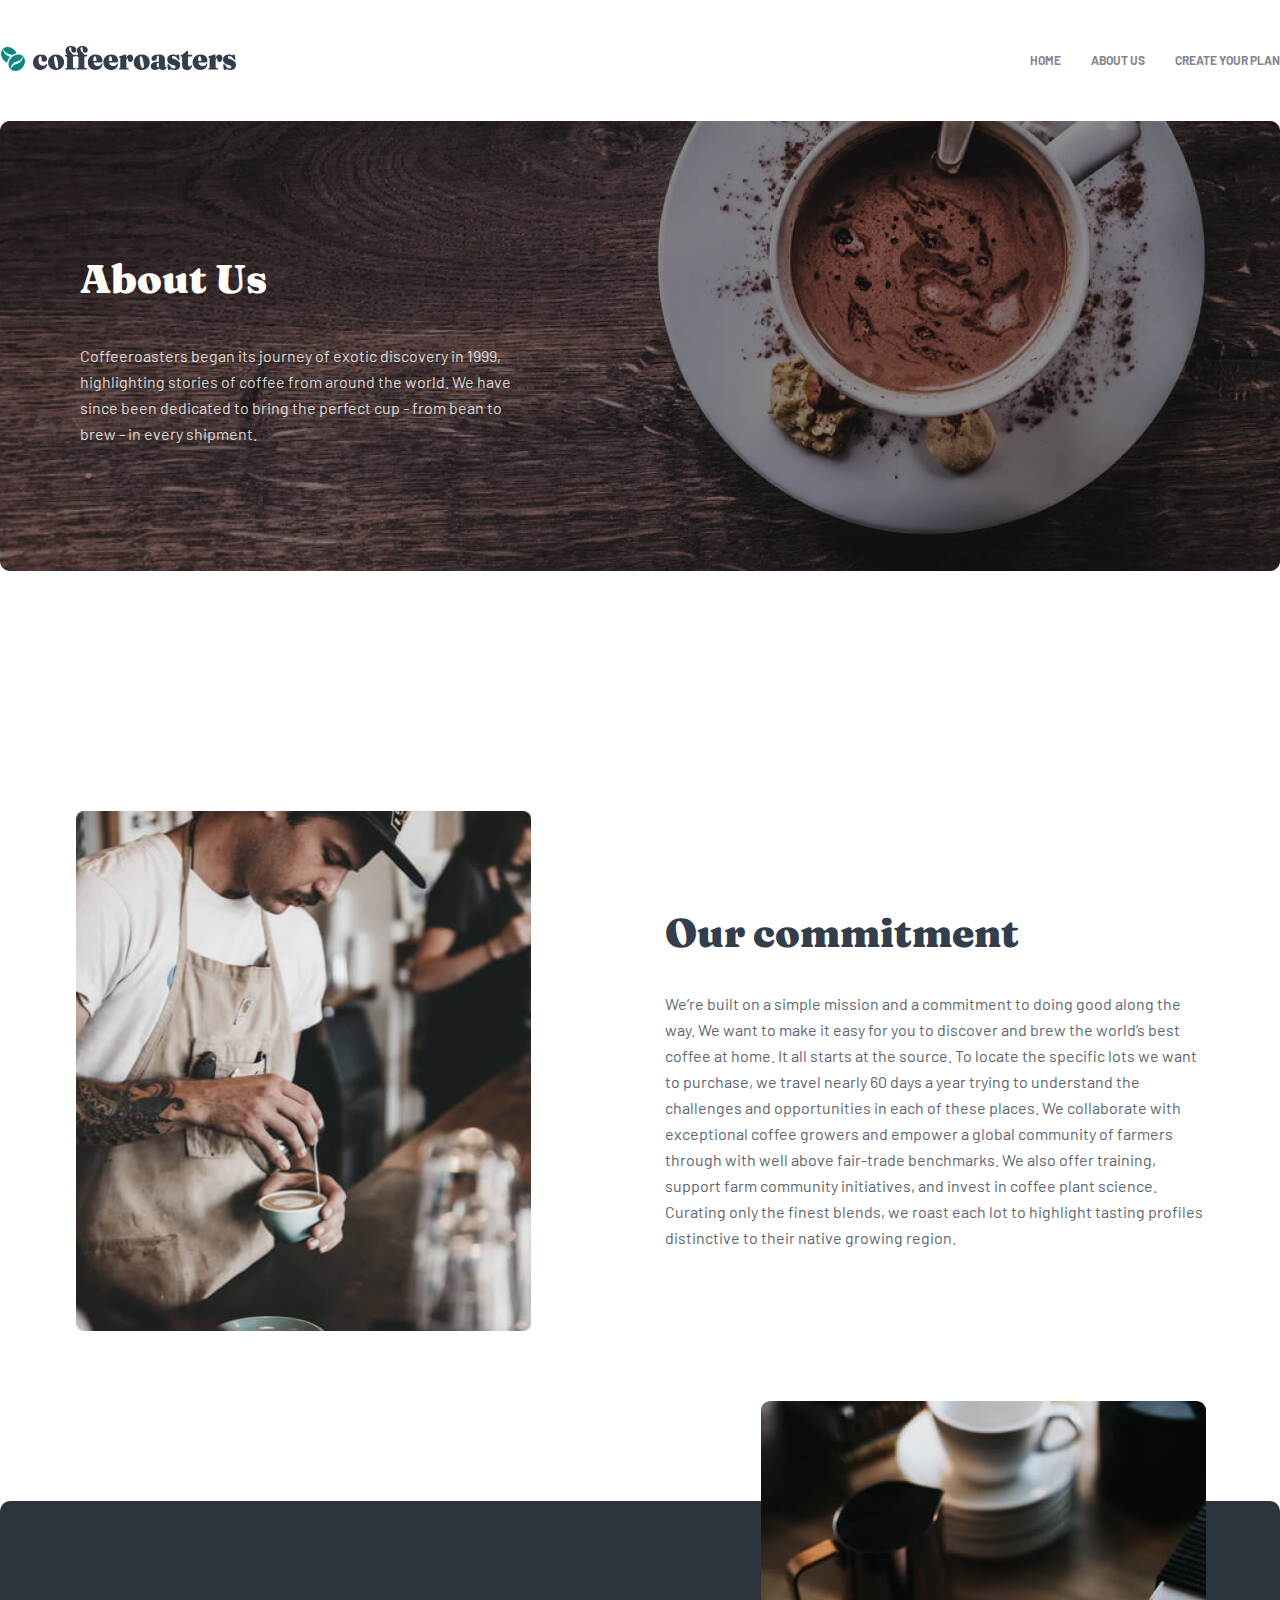
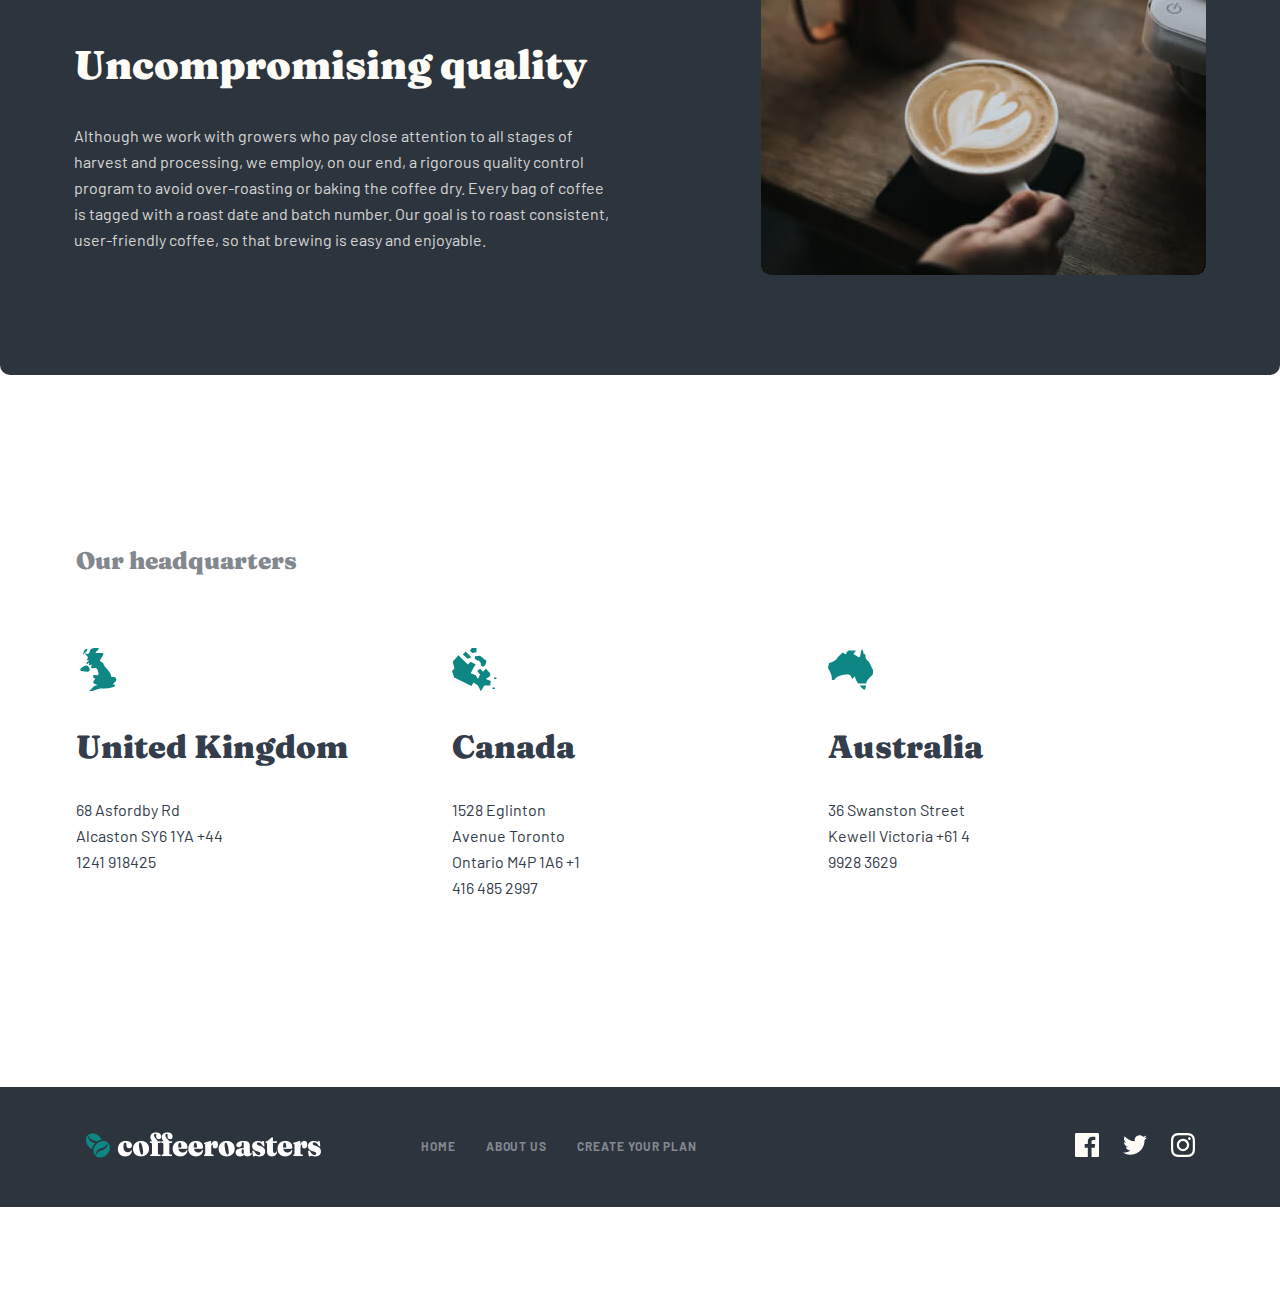
==== about.html @ b825e861 "cofferoasts-finished" ====
<!DOCTYPE html>
<html lang="en">

<head>
    <meta charset="UTF-8">
    <meta http-equiv="X-UA-Compatible" content="IE=edge">
    <meta name="viewport" content="width=device-width, initial-scale=1.0">
    <link rel="stylesheet" href="./min.css/main.css">
    <title>Cofferoasts</title>
</head>

<body>


    <header>

        <div class="site-header container">

            <a class="site_logo" href="#">
                <img src="./images/logo.svg" alt="sayt logotivi">
            </a>

            <a class="header__nav-link" href="index.html">HOME</a>
            <a class="header__nav-link" href="#">ABOUT US</a>
            <a class="header__nav-link" href="#">CREATE YOUR PLAN</a>


        </div>


    </header>

    <main>

        <section class="hero-section">

            <div class="hero-section-wrapper container">
                <h2 class="hero-section__heading">About Us</h2>
                <p class="hero-section__discription">
                    Coffeeroasters began its journey of exotic discovery in 1999, highlighting stories of coffee from
                    around the world. We have since been dedicated to bring the perfect cup - from bean to brew - in
                    every shipment.
                </p>


            </div>

        </section>

        <section class="our-commitment">

            <div class="our-commitment-wrapper container_small">

                <img class="our-commitment__image" src="./images/our-cmmitment.jpg" alt="cofe tayyorlayotgan odam rasmi"
                    width="455" height="520">

                <div class="our-commitment__info">
                    <h2>Our commitment</h2>

                    <p>We’re built on a simple mission and a commitment to doing good along the way. We want to make it
                        easy for you to discover and brew the world’s best coffee at home. It all starts at the source.
                        To locate the specific lots we want to purchase, we travel nearly 60 days a year trying to
                        understand the challenges and opportunities in each of these places. We collaborate with
                        exceptional coffee growers and empower a global community of farmers through with well above
                        fair-trade benchmarks. We also offer training, support farm community initiatives, and invest in
                        coffee plant science. Curating only the finest blends, we roast each lot to highlight tasting
                        profiles distinctive to their native growing region.
                    </p>

                </div>



            </div>

        </section>


        <section class="section-quality">

            <div class="section-quality__wrapper container">

                <div class="quality__info">

                    <h2 class="quality__heading">Uncompromising quality</h2>

                    <p class="quality__discription">
                        Although we work with growers who pay close attention to all stages of harvest and processing,
                        we employ, on our end, a rigorous quality control program to avoid over-roasting or baking the
                        coffee dry. Every bag of coffee is tagged with a roast date and batch number. Our goal is to
                        roast consistent, user-friendly coffee, so that brewing is easy and enjoyable.
                    </p>
                </div>

                <img class="quality__image" src="./images/quality.jpg" alt="bu yerda kofeni rasmi bor" width="445"
                    height="474">


            </div>


        </section>

        <section class="section-Our-headquarters">

            <div class="Our-headquarters-wrapper container_small">

                <h3 class="Our-headquarters_heading">Our headquarters</h3>
                <ul class="Our-headquarters__list">
                    <li class="Our-headquarters__list-item">
                        <img src="./images/united-kingdom.svg" alt="bu yerda kartani rasmi bor" width="45" height="45">
                        <h3>United Kingdom</h3>
                        <p>68 Asfordby Rd
                            Alcaston
                            SY6 1YA
                            +44 1241 918425</p>
                    </li>

                    <li class="Our-headquarters__list-item">
                        <img src="./images/canada.svg" alt="bu yerda kartani rasmi bor" width="45" height="45">

                        <h3>Canada</h3>
                        <p>1528 Eglinton Avenue
                            Toronto
                            Ontario M4P 1A6
                            +1 416 485 2997</p>

                    </li>

                    <li class="Our-headquarters__list-item">
                        <img src="./images/australia.svg" alt="bu yerda kartani rasmi bor" width="45" height="45">
                        <h3>Australia</h3>
                        <p>36 Swanston Street
                            Kewell
                            Victoria
                            +61 4 9928 3629</p>

                    </li>
                </ul>


            </div>



        </section>

        <footer>

            <div class="container">

                <div class="site-footer">

                    <a class="site-footer__logo" href="#"><img src="./images/footer-logo.png" alt="sayt logotivi"
                            width="236" height="26"></a>
                    <a class="site-footer__link" href="#">HOME</a>
                    <a class="site-footer__link" href="#">ABOUT US</a>
                    <a class="site-footer__link" href="#">CREATE YOUR PLAN</a>
                    <a class="site-footer__messenjer icon_facebook" href="#"><img src="./images/facebook.svg"
                            alt="facebook ikonkasi"></a>
                    <a class="site-footer__messenjer" href="#"><img src="./images/twitter.svg"
                            alt="twitter ikonkasi"></a>
                    <a class="site-footer__messenjer" href="#"><img src="./images/instagram.svg"
                            alt="instagram ikonkasi"></a>

                </div>

            </div>

        </footer>



    </main>


</body>

</html>
---- min.css/main.css ----
@font-face{font-family:'Fraunces';font-style:normal;font-weight:400;src:url("../fonts/fraunces-v10-latin-regular.woff2") format("woff2"),url("../fonts/fraunces-v10-latin-regular.woff") format("woff")}@font-face{font-family:'Fraunces';font-style:normal;font-weight:900;src:url("../fonts/fraunces-v10-latin-900.woff2") format("woff2"),url("../fonts/fraunces-v10-latin-900.woff") format("woff")}@font-face{font-family:'Barlow';font-style:normal;font-weight:400;src:url("../fonts/barlow-v5-latin-regular.woff2") format("woff2"),url("../fonts/barlow-v5-latin-regular.woff") format("woff")}@font-face{font-family:'Barlow';font-style:normal;font-weight:700;src:url("../fonts/barlow-v5-latin-700.woff2") format("woff2"),url("../fonts/barlow-v5-latin-700.woff") format("woff")}@font-face{font-family:'Barlow';font-style:normal;font-weight:800;src:url("../fonts/barlow-v5-latin-800.woff2") format("woff2"),url("../fonts/barlow-v5-latin-800.woff") format("woff")}*,*::after,*::before{-webkit-box-sizing:border-box;box-sizing:border-box}.visually-hidden{clip:rect(0 0 0 0);-webkit-clip-path:inset(50%);clip-path:inset(50%);height:1px;overflow:hidden;position:absolute;white-space:nowrap;width:1px}.body{margin:0px;padding:0px}/*! normalize.css v8.0.1 | MIT License | github.com/necolas/normalize.css */html{line-height:1.15;-webkit-text-size-adjust:100%}body{margin:0}main{display:block}h1{font-size:2em;margin:0.67em 0}hr{-webkit-box-sizing:content-box;box-sizing:content-box;height:0;overflow:visible}pre{font-family:monospace, monospace;font-size:1em}a{background-color:transparent}abbr[title]{border-bottom:none;text-decoration:underline;-webkit-text-decoration:underline dotted;text-decoration:underline dotted}b,strong{font-weight:bolder}code,kbd,samp{font-family:monospace, monospace;font-size:1em}small{font-size:80%}sub,sup{font-size:75%;line-height:0;position:relative;vertical-align:baseline}sub{bottom:-0.25em}sup{top:-0.5em}img{border-style:none}button,input,optgroup,select,textarea{font-family:inherit;font-size:100%;line-height:1.15;margin:0}button,input{overflow:visible}button,select{text-transform:none}button,[type="button"],[type="reset"],[type="submit"]{-webkit-appearance:button}button::-moz-focus-inner,[type="button"]::-moz-focus-inner,[type="reset"]::-moz-focus-inner,[type="submit"]::-moz-focus-inner{border-style:none;padding:0}button:-moz-focusring,[type="button"]:-moz-focusring,[type="reset"]:-moz-focusring,[type="submit"]:-moz-focusring{outline:1px dotted ButtonText}fieldset{padding:0.35em 0.75em 0.625em}legend{-webkit-box-sizing:border-box;box-sizing:border-box;color:inherit;display:table;max-width:100%;padding:0;white-space:normal}progress{vertical-align:baseline}textarea{overflow:auto}[type="checkbox"],[type="radio"]{-webkit-box-sizing:border-box;box-sizing:border-box;padding:0}[type="number"]::-webkit-inner-spin-button,[type="number"]::-webkit-outer-spin-button{height:auto}[type="search"]{-webkit-appearance:textfield;outline-offset:-2px}[type="search"]::-webkit-search-decoration{-webkit-appearance:none}::-webkit-file-upload-button{-webkit-appearance:button;font:inherit}details{display:block}summary{display:list-item}template{display:none}[hidden]{display:none}.container{width:1280px;margin:0 auto;padding:0%}.container_small{width:1129px;margin:0 auto;padding:0px}.site-header{display:-webkit-box;display:-ms-flexbox;display:flex;-webkit-box-align:center;-ms-flex-align:center;align-items:center;padding-top:45px;padding-bottom:45px}.site_logo{margin-right:auto;text-decoration:none}.header__nav-link{margin-left:30px;text-decoration:none;font-family:'Barlow';font-style:normal;font-weight:bold;font-size:12px;line-height:15px;color:#83888F}.header__nav-link:hover{color:#141414}.header__nav-link:active{color:#141414}.header__hero-section{margin-bottom:140px;padding-top:100px;padding-bottom:100px;background-image:url(../images/bacground-image-1.jpg);background-repeat:no-repeat;border-radius:10px}.hero-section__info{display:-webkit-box;display:-ms-flexbox;display:flex;-webkit-box-orient:vertical;-webkit-box-direction:normal;-ms-flex-direction:column;flex-direction:column;width:493px;margin-left:100px}.hero-section__heading{margin:0%;margin-bottom:40px;width:100%;font-family:'Fraunces 9pt';font-style:normal;font-weight:900;font-size:72px;line-height:72px;color:#FEFCF7}.hero-section__discription{margin:0%;margin-bottom:60px;width:400px;font-family:Barlow;font-style:normal;font-weight:normal;font-size:16px;line-height:26px;color:#FEFCF7;mix-blend-mode:normal;opacity:0.8}.hero-section__link{width:217px;background:#0E8784;border-radius:6px;padding:12px 23px;text-align:center;text-decoration:none;font-family:'Fraunces 9pt';font-style:normal;font-weight:900;font-size:18px;line-height:25px;color:#FEFCF7}.hero-section__link:hover{background:#66D2CF}.site-main{display:-webkit-box;display:-ms-flexbox;display:flex;-webkit-box-orient:vertical;-webkit-box-direction:normal;-ms-flex-direction:column;flex-direction:column;height:100%}.section-collection{margin-bottom:160px;padding-top:100px;width:1129px;background-image:url(../images/bacground-our-collection.png);background-repeat:no-repeat}.collection__list{display:-webkit-box;display:-ms-flexbox;display:flex;-ms-flex-pack:distribute;justify-content:space-around;padding-left:0}.collection__list-item{padding:0px 10px;width:255px;list-style:none}.list-item__image{margin-bottom:64px}.list-item__heading{margin-bottom:24px;font-family:'Fraunces 9pt';font-style:normal;font-weight:900;font-size:24px;line-height:32px;text-align:center;color:#333D4B}.list-item__discription{font-family:'Barlow';font-style:normal;font-weight:normal;font-size:16px;line-height:26px;text-align:center;color:#333D4B}.section-choice{margin-bottom:350px;width:1280px;height:577px;padding-top:100px;background-color:#2C343E;border-radius:10px}.section-choice__heading{font-family:'Fraunces 9pt';font-style:normal;font-weight:900;font-size:40px;line-height:48px;text-align:center;color:#FEFCF7}.section-choice__discription{width:540px;margin:0px auto;margin-bottom:40px;font-family:'Barlow';font-style:normal;font-weight:normal;font-size:16px;line-height:26px;text-align:center;color:#FEFCF7;mix-blend-mode:normal;opacity:0.8}.section-choice__list{display:-webkit-box;display:-ms-flexbox;display:flex;-webkit-box-pack:center;-ms-flex-pack:center;justify-content:center;padding:0px;list-style:none}.section-choice__list-item{margin:15px;padding:48px;width:350px;height:382px;background:#0E8784;border-radius:8px}.section-choice__image{margin-bottom:55px;margin-left:92px;margin-right:92px}.section-choice__link{text-decoration:none}.section-choice__list-item__heading{font-family:'Fraunces 9pt';font-style:normal;font-weight:900;font-size:24px;line-height:32px;text-align:center;color:#FEFCF7}.section-choice__list-item__discription{font-family:'Barlow';font-style:normal;font-weight:normal;font-size:16px;line-height:26px;text-align:center;color:#FEFCF7}.section__How-it-works__heading{margin-bottom:80px;font-family:'Fraunces 9pt';font-style:normal;font-weight:900;font-size:24px;line-height:32px;color:#83888F}.section-How-it-works__line-wrapper{display:-webkit-box;display:-ms-flexbox;display:flex;margin-bottom:65px;-webkit-box-align:center;-ms-flex-align:center;align-items:center}.section-How-it-works__line{display:inline-block;width:349px;height:1px;border:2px solid #FDD6BA}.section-How-it-works__line-oval{display:inline-block;width:31px;height:31px;background:#FEFCF7;border:2px solid #0E8784;-webkit-box-sizing:border-box;box-sizing:border-box;border-radius:50%}.how-it-works__list{padding:0px;display:-webkit-box;display:-ms-flexbox;display:flex;list-style:none}.how-it-works__list-item{margin-right:95px;width:285px;height:335px}.how-it-works__number{margin:0;margin-bottom:38px;font-family:'Fraunces 9pt';font-style:normal;font-weight:900;font-size:72px;line-height:72px;color:#FDD6BA}.how-it-works__heading{margin:0;margin-bottom:42px;width:200px;font-family:'Fraunces 9pt';font-style:normal;font-weight:900;font-size:32px;line-height:36px;color:#333D4B}.hov-it-works__discription{margin:0;font-family:'Barlow';font-style:normal;font-weight:normal;font-size:16px;line-height:26px;color:#333D4B}.hov-it-works__link{display:inline-block;margin-left:20px;margin-top:120px;margin-bottom:80px;padding:12px 23px;text-decoration:none;font-family:Fraunces 9pt;font-style:normal;font-weight:900;font-size:18px;line-height:25px;text-align:center;color:#FEFCF7;background:#0E8784;border-radius:6px}.hov-it-works__link:hover{background:#66D2CF}.site-footer{display:-webkit-box;display:-ms-flexbox;display:flex;-webkit-box-align:center;-ms-flex-align:center;align-items:center;margin-bottom:100px;padding:0px 85px;width:1280px;height:120px;background:#2C343E}.site-footer__logo{text-decoration:none;margin-right:100px}.site-footer__link{margin-right:30px;text-decoration:none;font-family:'Barlow';font-style:normal;font-weight:bold;font-size:12px;line-height:15px;letter-spacing:0.923077px;text-transform:uppercase;color:#83888F}.site-footer__link:hover{color:#f3f3fc}.site-footer__messenjer{margin-left:24px;text-decoration:none}.icon_facebook{margin-left:auto}.hero-section-wrapper{margin-bottom:170px;padding:134px 80px;background-image:url(../images/Bitmap.jpg);background-repeat:no-repeat;background-size:1280px}.hero-section__heading{font-family:'Fraunces';font-style:normal;font-weight:900;font-size:40px;line-height:48px;color:#FEFCF7}.hero-section__discription{width:450px;font-family:'Barlow';font-style:normal;font-weight:normal;font-size:16px;line-height:26px;color:#FEFCF7}.our-commitment-wrapper{display:-webkit-box;display:-ms-flexbox;display:flex;-webkit-box-align:center;-ms-flex-align:center;align-items:center;-webkit-box-pack:justify;-ms-flex-pack:justify;justify-content:space-between;margin-bottom:170px}.our-commitment__info{width:540px}.our-commitment__info h2{font-family:'Fraunces';font-style:normal;font-weight:900;font-size:40px;line-height:48px;color:#333D4B}.our-commitment__info p{font-family:'Barlow';font-style:normal;font-weight:normal;font-size:16px;line-height:26px;color:#333D4B;mix-blend-mode:normal;opacity:0.8}.section-quality__wrapper{position:static;display:-webkit-box;display:-ms-flexbox;display:flex;-webkit-box-align:center;-ms-flex-align:center;align-items:center;-ms-flex-pack:distribute;justify-content:space-around;background-color:#2C343E;border-radius:10px;margin-bottom:170px}.quality__info{width:540px}.quality__heading{font-family:'Fraunces';font-style:normal;font-weight:900;font-size:40px;line-height:48px;color:#FEFCF7}.quality__discription{font-family:'Barlow';font-style:normal;font-weight:normal;font-size:16px;line-height:26px;color:#FEFCF7;mix-blend-mode:normal;opacity:0.8}.quality__image{position:relative;bottom:100px;border-radius:9px}.Our-headquarters-wrapper{margin-bottom:170px}.Our-headquarters_heading{display:block;margin-bottom:70px;font-family:'Fraunces';font-style:normal;font-weight:900;font-size:24px;line-height:32px;color:#83888F}.Our-headquarters__list{display:-webkit-box;display:-ms-flexbox;display:flex;-webkit-box-pack:start;-ms-flex-pack:start;justify-content:start;padding:0%;list-style:none}.Our-headquarters__list-item{margin-right:95px;width:285px}.Our-headquarters__list-item h3{font-family:'Fraunces';font-style:normal;font-weight:900;font-size:32px;line-height:36px;color:#333D4B}.Our-headquarters__list-item p{width:150px;font-family:'Barlow';font-style:normal;font-weight:normal;font-size:16px;line-height:26px;color:#333D4B}
/*# sourceMappingURL=main.css.map */
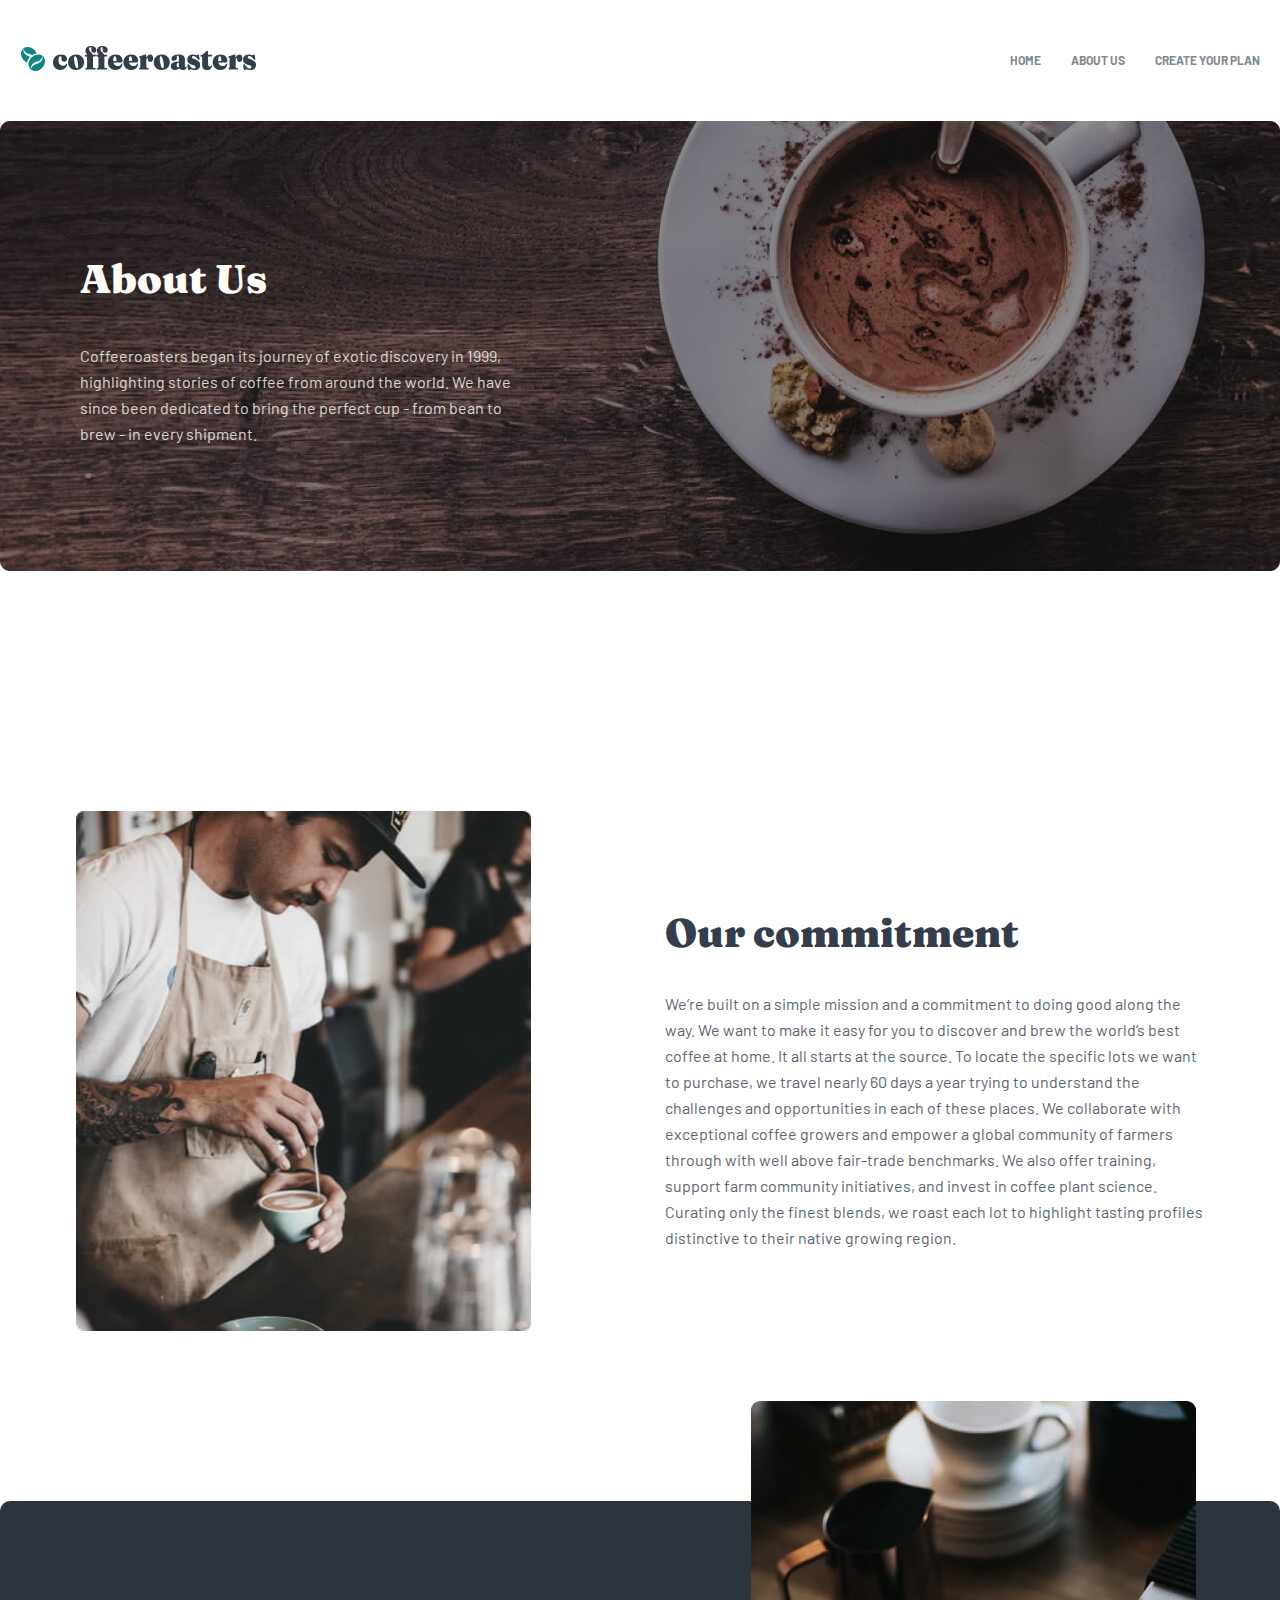
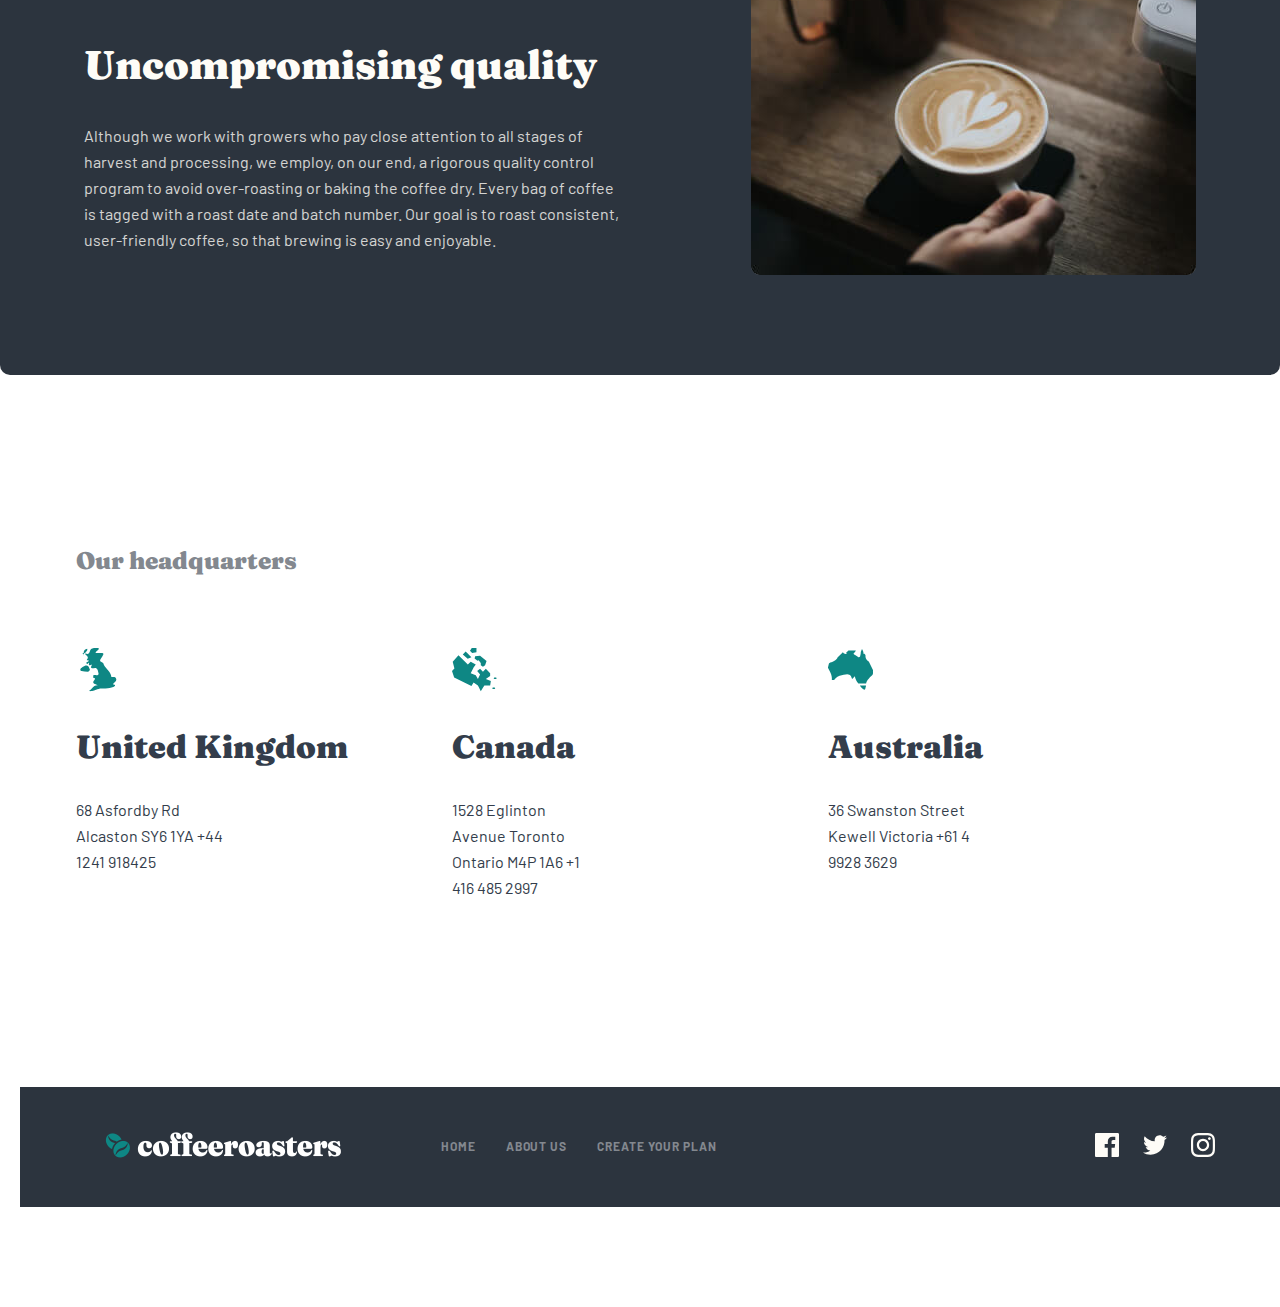
==== commit 5741f79e: "coffe tayyor" ====
--- a/about.html
+++ b/about.html
@@ -22,7 +22,7 @@
 
             <a class="header__nav-link" href="index.html">HOME</a>
             <a class="header__nav-link" href="#">ABOUT US</a>
-            <a class="header__nav-link" href="#">CREATE YOUR PLAN</a>
+            <a class="header__nav-link" href="create-plan.html">CREATE YOUR PLAN</a>
 
 
         </div>
@@ -51,8 +51,9 @@
 
             <div class="our-commitment-wrapper container_small">
 
-                <img class="our-commitment__image" src="./images/our-cmmitment.jpg" alt="cofe tayyorlayotgan odam rasmi"
-                    width="455" height="520">
+                <img class="our-commitment__image" src="./images/our-cmmitment.jpg"
+                    srcset="./images/our-commitment.jpg 1x, ./images/our-commitment@2x.jpg 2x"
+                    alt="cofe tayyorlayotgan odam rasmi" width="455" height="520">
 
                 <div class="our-commitment__info">
                     <h2>Our commitment</h2>
@@ -92,8 +93,9 @@
                     </p>
                 </div>
 
-                <img class="quality__image" src="./images/quality.jpg" alt="bu yerda kofeni rasmi bor" width="445"
-                    height="474">
+                <img class="quality__image" src="./images/quality.jpg"
+                    srcset="./images/quality.jpg 1x, ./images/quality@2x.jpg 2x" alt="bu yerda kofeni rasmi bor"
+                    width="445" height="474">
 
 
             </div>
--- a/min.css/main.css
+++ b/min.css/main.css
@@ -1,2 +1,2 @@
-@font-face{font-family:'Fraunces';font-style:normal;font-weight:400;src:url("../fonts/fraunces-v10-latin-regular.woff2") format("woff2"),url("../fonts/fraunces-v10-latin-regular.woff") format("woff")}@font-face{font-family:'Fraunces';font-style:normal;font-weight:900;src:url("../fonts/fraunces-v10-latin-900.woff2") format("woff2"),url("../fonts/fraunces-v10-latin-900.woff") format("woff")}@font-face{font-family:'Barlow';font-style:normal;font-weight:400;src:url("../fonts/barlow-v5-latin-regular.woff2") format("woff2"),url("../fonts/barlow-v5-latin-regular.woff") format("woff")}@font-face{font-family:'Barlow';font-style:normal;font-weight:700;src:url("../fonts/barlow-v5-latin-700.woff2") format("woff2"),url("../fonts/barlow-v5-latin-700.woff") format("woff")}@font-face{font-family:'Barlow';font-style:normal;font-weight:800;src:url("../fonts/barlow-v5-latin-800.woff2") format("woff2"),url("../fonts/barlow-v5-latin-800.woff") format("woff")}*,*::after,*::before{-webkit-box-sizing:border-box;box-sizing:border-box}.visually-hidden{clip:rect(0 0 0 0);-webkit-clip-path:inset(50%);clip-path:inset(50%);height:1px;overflow:hidden;position:absolute;white-space:nowrap;width:1px}.body{margin:0px;padding:0px}/*! normalize.css v8.0.1 | MIT License | github.com/necolas/normalize.css */html{line-height:1.15;-webkit-text-size-adjust:100%}body{margin:0}main{display:block}h1{font-size:2em;margin:0.67em 0}hr{-webkit-box-sizing:content-box;box-sizing:content-box;height:0;overflow:visible}pre{font-family:monospace, monospace;font-size:1em}a{background-color:transparent}abbr[title]{border-bottom:none;text-decoration:underline;-webkit-text-decoration:underline dotted;text-decoration:underline dotted}b,strong{font-weight:bolder}code,kbd,samp{font-family:monospace, monospace;font-size:1em}small{font-size:80%}sub,sup{font-size:75%;line-height:0;position:relative;vertical-align:baseline}sub{bottom:-0.25em}sup{top:-0.5em}img{border-style:none}button,input,optgroup,select,textarea{font-family:inherit;font-size:100%;line-height:1.15;margin:0}button,input{overflow:visible}button,select{text-transform:none}button,[type="button"],[type="reset"],[type="submit"]{-webkit-appearance:button}button::-moz-focus-inner,[type="button"]::-moz-focus-inner,[type="reset"]::-moz-focus-inner,[type="submit"]::-moz-focus-inner{border-style:none;padding:0}button:-moz-focusring,[type="button"]:-moz-focusring,[type="reset"]:-moz-focusring,[type="submit"]:-moz-focusring{outline:1px dotted ButtonText}fieldset{padding:0.35em 0.75em 0.625em}legend{-webkit-box-sizing:border-box;box-sizing:border-box;color:inherit;display:table;max-width:100%;padding:0;white-space:normal}progress{vertical-align:baseline}textarea{overflow:auto}[type="checkbox"],[type="radio"]{-webkit-box-sizing:border-box;box-sizing:border-box;padding:0}[type="number"]::-webkit-inner-spin-button,[type="number"]::-webkit-outer-spin-button{height:auto}[type="search"]{-webkit-appearance:textfield;outline-offset:-2px}[type="search"]::-webkit-search-decoration{-webkit-appearance:none}::-webkit-file-upload-button{-webkit-appearance:button;font:inherit}details{display:block}summary{display:list-item}template{display:none}[hidden]{display:none}.container{width:1280px;margin:0 auto;padding:0%}.container_small{width:1129px;margin:0 auto;padding:0px}.site-header{display:-webkit-box;display:-ms-flexbox;display:flex;-webkit-box-align:center;-ms-flex-align:center;align-items:center;padding-top:45px;padding-bottom:45px}.site_logo{margin-right:auto;text-decoration:none}.header__nav-link{margin-left:30px;text-decoration:none;font-family:'Barlow';font-style:normal;font-weight:bold;font-size:12px;line-height:15px;color:#83888F}.header__nav-link:hover{color:#141414}.header__nav-link:active{color:#141414}.header__hero-section{margin-bottom:140px;padding-top:100px;padding-bottom:100px;background-image:url(../images/bacground-image-1.jpg);background-repeat:no-repeat;border-radius:10px}.hero-section__info{display:-webkit-box;display:-ms-flexbox;display:flex;-webkit-box-orient:vertical;-webkit-box-direction:normal;-ms-flex-direction:column;flex-direction:column;width:493px;margin-left:100px}.hero-section__heading{margin:0%;margin-bottom:40px;width:100%;font-family:'Fraunces 9pt';font-style:normal;font-weight:900;font-size:72px;line-height:72px;color:#FEFCF7}.hero-section__discription{margin:0%;margin-bottom:60px;width:400px;font-family:Barlow;font-style:normal;font-weight:normal;font-size:16px;line-height:26px;color:#FEFCF7;mix-blend-mode:normal;opacity:0.8}.hero-section__link{width:217px;background:#0E8784;border-radius:6px;padding:12px 23px;text-align:center;text-decoration:none;font-family:'Fraunces 9pt';font-style:normal;font-weight:900;font-size:18px;line-height:25px;color:#FEFCF7}.hero-section__link:hover{background:#66D2CF}.site-main{display:-webkit-box;display:-ms-flexbox;display:flex;-webkit-box-orient:vertical;-webkit-box-direction:normal;-ms-flex-direction:column;flex-direction:column;height:100%}.section-collection{margin-bottom:160px;padding-top:100px;width:1129px;background-image:url(../images/bacground-our-collection.png);background-repeat:no-repeat}.collection__list{display:-webkit-box;display:-ms-flexbox;display:flex;-ms-flex-pack:distribute;justify-content:space-around;padding-left:0}.collection__list-item{padding:0px 10px;width:255px;list-style:none}.list-item__image{margin-bottom:64px}.list-item__heading{margin-bottom:24px;font-family:'Fraunces 9pt';font-style:normal;font-weight:900;font-size:24px;line-height:32px;text-align:center;color:#333D4B}.list-item__discription{font-family:'Barlow';font-style:normal;font-weight:normal;font-size:16px;line-height:26px;text-align:center;color:#333D4B}.section-choice{margin-bottom:350px;width:1280px;height:577px;padding-top:100px;background-color:#2C343E;border-radius:10px}.section-choice__heading{font-family:'Fraunces 9pt';font-style:normal;font-weight:900;font-size:40px;line-height:48px;text-align:center;color:#FEFCF7}.section-choice__discription{width:540px;margin:0px auto;margin-bottom:40px;font-family:'Barlow';font-style:normal;font-weight:normal;font-size:16px;line-height:26px;text-align:center;color:#FEFCF7;mix-blend-mode:normal;opacity:0.8}.section-choice__list{display:-webkit-box;display:-ms-flexbox;display:flex;-webkit-box-pack:center;-ms-flex-pack:center;justify-content:center;padding:0px;list-style:none}.section-choice__list-item{margin:15px;padding:48px;width:350px;height:382px;background:#0E8784;border-radius:8px}.section-choice__image{margin-bottom:55px;margin-left:92px;margin-right:92px}.section-choice__link{text-decoration:none}.section-choice__list-item__heading{font-family:'Fraunces 9pt';font-style:normal;font-weight:900;font-size:24px;line-height:32px;text-align:center;color:#FEFCF7}.section-choice__list-item__discription{font-family:'Barlow';font-style:normal;font-weight:normal;font-size:16px;line-height:26px;text-align:center;color:#FEFCF7}.section__How-it-works__heading{margin-bottom:80px;font-family:'Fraunces 9pt';font-style:normal;font-weight:900;font-size:24px;line-height:32px;color:#83888F}.section-How-it-works__line-wrapper{display:-webkit-box;display:-ms-flexbox;display:flex;margin-bottom:65px;-webkit-box-align:center;-ms-flex-align:center;align-items:center}.section-How-it-works__line{display:inline-block;width:349px;height:1px;border:2px solid #FDD6BA}.section-How-it-works__line-oval{display:inline-block;width:31px;height:31px;background:#FEFCF7;border:2px solid #0E8784;-webkit-box-sizing:border-box;box-sizing:border-box;border-radius:50%}.how-it-works__list{padding:0px;display:-webkit-box;display:-ms-flexbox;display:flex;list-style:none}.how-it-works__list-item{margin-right:95px;width:285px;height:335px}.how-it-works__number{margin:0;margin-bottom:38px;font-family:'Fraunces 9pt';font-style:normal;font-weight:900;font-size:72px;line-height:72px;color:#FDD6BA}.how-it-works__heading{margin:0;margin-bottom:42px;width:200px;font-family:'Fraunces 9pt';font-style:normal;font-weight:900;font-size:32px;line-height:36px;color:#333D4B}.hov-it-works__discription{margin:0;font-family:'Barlow';font-style:normal;font-weight:normal;font-size:16px;line-height:26px;color:#333D4B}.hov-it-works__link{display:inline-block;margin-left:20px;margin-top:120px;margin-bottom:80px;padding:12px 23px;text-decoration:none;font-family:Fraunces 9pt;font-style:normal;font-weight:900;font-size:18px;line-height:25px;text-align:center;color:#FEFCF7;background:#0E8784;border-radius:6px}.hov-it-works__link:hover{background:#66D2CF}.site-footer{display:-webkit-box;display:-ms-flexbox;display:flex;-webkit-box-align:center;-ms-flex-align:center;align-items:center;margin-bottom:100px;padding:0px 85px;width:1280px;height:120px;background:#2C343E}.site-footer__logo{text-decoration:none;margin-right:100px}.site-footer__link{margin-right:30px;text-decoration:none;font-family:'Barlow';font-style:normal;font-weight:bold;font-size:12px;line-height:15px;letter-spacing:0.923077px;text-transform:uppercase;color:#83888F}.site-footer__link:hover{color:#f3f3fc}.site-footer__messenjer{margin-left:24px;text-decoration:none}.icon_facebook{margin-left:auto}.hero-section-wrapper{margin-bottom:170px;padding:134px 80px;background-image:url(../images/Bitmap.jpg);background-repeat:no-repeat;background-size:1280px}.hero-section__heading{font-family:'Fraunces';font-style:normal;font-weight:900;font-size:40px;line-height:48px;color:#FEFCF7}.hero-section__discription{width:450px;font-family:'Barlow';font-style:normal;font-weight:normal;font-size:16px;line-height:26px;color:#FEFCF7}.our-commitment-wrapper{display:-webkit-box;display:-ms-flexbox;display:flex;-webkit-box-align:center;-ms-flex-align:center;align-items:center;-webkit-box-pack:justify;-ms-flex-pack:justify;justify-content:space-between;margin-bottom:170px}.our-commitment__info{width:540px}.our-commitment__info h2{font-family:'Fraunces';font-style:normal;font-weight:900;font-size:40px;line-height:48px;color:#333D4B}.our-commitment__info p{font-family:'Barlow';font-style:normal;font-weight:normal;font-size:16px;line-height:26px;color:#333D4B;mix-blend-mode:normal;opacity:0.8}.section-quality__wrapper{position:static;display:-webkit-box;display:-ms-flexbox;display:flex;-webkit-box-align:center;-ms-flex-align:center;align-items:center;-ms-flex-pack:distribute;justify-content:space-around;background-color:#2C343E;border-radius:10px;margin-bottom:170px}.quality__info{width:540px}.quality__heading{font-family:'Fraunces';font-style:normal;font-weight:900;font-size:40px;line-height:48px;color:#FEFCF7}.quality__discription{font-family:'Barlow';font-style:normal;font-weight:normal;font-size:16px;line-height:26px;color:#FEFCF7;mix-blend-mode:normal;opacity:0.8}.quality__image{position:relative;bottom:100px;border-radius:9px}.Our-headquarters-wrapper{margin-bottom:170px}.Our-headquarters_heading{display:block;margin-bottom:70px;font-family:'Fraunces';font-style:normal;font-weight:900;font-size:24px;line-height:32px;color:#83888F}.Our-headquarters__list{display:-webkit-box;display:-ms-flexbox;display:flex;-webkit-box-pack:start;-ms-flex-pack:start;justify-content:start;padding:0%;list-style:none}.Our-headquarters__list-item{margin-right:95px;width:285px}.Our-headquarters__list-item h3{font-family:'Fraunces';font-style:normal;font-weight:900;font-size:32px;line-height:36px;color:#333D4B}.Our-headquarters__list-item p{width:150px;font-family:'Barlow';font-style:normal;font-weight:normal;font-size:16px;line-height:26px;color:#333D4B}
+@font-face{font-family:'Fraunces';font-style:normal;font-weight:400;src:url("../fonts/fraunces-v10-latin-regular.woff2") format("woff2"),url("../fonts/fraunces-v10-latin-regular.woff") format("woff")}@font-face{font-family:'Fraunces';font-style:normal;font-weight:900;src:url("../fonts/fraunces-v10-latin-900.woff2") format("woff2"),url("../fonts/fraunces-v10-latin-900.woff") format("woff")}@font-face{font-family:'Barlow';font-style:normal;font-weight:400;src:url("../fonts/barlow-v5-latin-regular.woff2") format("woff2"),url("../fonts/barlow-v5-latin-regular.woff") format("woff")}@font-face{font-family:'Barlow';font-style:normal;font-weight:700;src:url("../fonts/barlow-v5-latin-700.woff2") format("woff2"),url("../fonts/barlow-v5-latin-700.woff") format("woff")}@font-face{font-family:'Barlow';font-style:normal;font-weight:800;src:url("../fonts/barlow-v5-latin-800.woff2") format("woff2"),url("../fonts/barlow-v5-latin-800.woff") format("woff")}*,*::after,*::before{-webkit-box-sizing:border-box;box-sizing:border-box}.visually-hidden{clip:rect(0 0 0 0);-webkit-clip-path:inset(50%);clip-path:inset(50%);height:1px;overflow:hidden;position:absolute;white-space:nowrap;width:1px}.body{margin:0px;padding:0px}/*! normalize.css v8.0.1 | MIT License | github.com/necolas/normalize.css */html{line-height:1.15;-webkit-text-size-adjust:100%}body{margin:0}main{display:block}h1{font-size:2em;margin:0.67em 0}hr{-webkit-box-sizing:content-box;box-sizing:content-box;height:0;overflow:visible}pre{font-family:monospace, monospace;font-size:1em}a{background-color:transparent}abbr[title]{border-bottom:none;text-decoration:underline;-webkit-text-decoration:underline dotted;text-decoration:underline dotted}b,strong{font-weight:bolder}code,kbd,samp{font-family:monospace, monospace;font-size:1em}small{font-size:80%}sub,sup{font-size:75%;line-height:0;position:relative;vertical-align:baseline}sub{bottom:-0.25em}sup{top:-0.5em}img{border-style:none}button,input,optgroup,select,textarea{font-family:inherit;font-size:100%;line-height:1.15;margin:0}button,input{overflow:visible}button,select{text-transform:none}button,[type="button"],[type="reset"],[type="submit"]{-webkit-appearance:button}button::-moz-focus-inner,[type="button"]::-moz-focus-inner,[type="reset"]::-moz-focus-inner,[type="submit"]::-moz-focus-inner{border-style:none;padding:0}button:-moz-focusring,[type="button"]:-moz-focusring,[type="reset"]:-moz-focusring,[type="submit"]:-moz-focusring{outline:1px dotted ButtonText}fieldset{padding:0.35em 0.75em 0.625em}legend{-webkit-box-sizing:border-box;box-sizing:border-box;color:inherit;display:table;max-width:100%;padding:0;white-space:normal}progress{vertical-align:baseline}textarea{overflow:auto}[type="checkbox"],[type="radio"]{-webkit-box-sizing:border-box;box-sizing:border-box;padding:0}[type="number"]::-webkit-inner-spin-button,[type="number"]::-webkit-outer-spin-button{height:auto}[type="search"]{-webkit-appearance:textfield;outline-offset:-2px}[type="search"]::-webkit-search-decoration{-webkit-appearance:none}::-webkit-file-upload-button{-webkit-appearance:button;font:inherit}details{display:block}summary{display:list-item}template{display:none}[hidden]{display:none}.container{max-width:1320px;width:100%;margin:0 auto;padding:0px 20px}.container_small{width:1129px;margin:0 auto;padding:0px}.site-header{display:-webkit-box;display:-ms-flexbox;display:flex;-webkit-box-align:center;-ms-flex-align:center;align-items:center;padding-top:45px;padding-bottom:45px}.site_logo{margin-right:auto;text-decoration:none}.header__nav-link{margin-left:30px;text-decoration:none;font-family:'Barlow';font-style:normal;font-weight:bold;font-size:12px;line-height:15px;color:#83888F}.header__nav-link:hover{color:#141414}.header__nav-link:active{color:#141414}.header__hero-section{margin-bottom:140px;padding-top:100px;padding-bottom:100px;background-image:url(../images/bacground-image-1.jpg);background-repeat:no-repeat;border-radius:10px}@media only screen and (-webkit-min-device-pixel-ratio: 2), only screen and (min--moz-device-pixel-ratio: 2), only screen and (min-device-pixel-ratio: 2), only screen and (min-resolution: 192dpi), only screen and (min-resolution: 2dppx){.header__hero-section{background-image:url(../images/background-image@2x.png);background-size:cover}}.hero-section__info{display:-webkit-box;display:-ms-flexbox;display:flex;-webkit-box-orient:vertical;-webkit-box-direction:normal;-ms-flex-direction:column;flex-direction:column;width:493px;margin-left:100px}.hero-section__heading{margin:0%;margin-bottom:40px;width:100%;font-family:'Fraunces 9pt';font-style:normal;font-weight:900;font-size:72px;line-height:72px;color:#FEFCF7}.hero-section__discription{margin:0%;margin-bottom:60px;width:400px;font-family:Barlow;font-style:normal;font-weight:normal;font-size:16px;line-height:26px;color:#FEFCF7;mix-blend-mode:normal;opacity:0.8}.hero-section__link{width:217px;background:#0E8784;border-radius:6px;padding:12px 23px;text-align:center;text-decoration:none;font-family:'Fraunces 9pt';font-style:normal;font-weight:900;font-size:18px;line-height:25px;color:#FEFCF7}.hero-section__link:hover{background:#66D2CF}.site-main{display:-webkit-box;display:-ms-flexbox;display:flex;-webkit-box-orient:vertical;-webkit-box-direction:normal;-ms-flex-direction:column;flex-direction:column;height:100%}.section-collection{margin-bottom:160px;padding-top:100px;width:1129px;background-image:url(../images/bacground-our-collection.png);background-repeat:no-repeat}@media only screen and (-webkit-min-device-pixel-ratio: 2), only screen and (min--moz-device-pixel-ratio: 2), only screen and (min-device-pixel-ratio: 2), only screen and (min-resolution: 192dpi), only screen and (min-resolution: 2dppx){.section-collection{background-image:url("../../images/collection@2x.png");width:1111px}}.collection__list{display:-webkit-box;display:-ms-flexbox;display:flex;-ms-flex-pack:distribute;justify-content:space-around;padding-left:0}.collection__list-item{padding:0px 10px;width:255px;list-style:none}.list-item__image{margin-bottom:64px}.list-item__heading{margin-bottom:24px;font-family:'Fraunces 9pt';font-style:normal;font-weight:900;font-size:24px;line-height:32px;text-align:center;color:#333D4B}.list-item__discription{font-family:'Barlow';font-style:normal;font-weight:normal;font-size:16px;line-height:26px;text-align:center;color:#333D4B}.section-choice{margin-bottom:350px;width:1280px;height:577px;padding-top:100px;background-color:#2C343E;border-radius:10px}.section-choice__heading{font-family:'Fraunces 9pt';font-style:normal;font-weight:900;font-size:40px;line-height:48px;text-align:center;color:#FEFCF7}.section-choice__discription{width:540px;margin:0px auto;margin-bottom:40px;font-family:'Barlow';font-style:normal;font-weight:normal;font-size:16px;line-height:26px;text-align:center;color:#FEFCF7;mix-blend-mode:normal;opacity:0.8}.section-choice__list{display:-webkit-box;display:-ms-flexbox;display:flex;-webkit-box-pack:center;-ms-flex-pack:center;justify-content:center;padding:0px;list-style:none}.section-choice__list-item{margin:15px;padding:48px;width:350px;height:382px;background:#0E8784;border-radius:8px}.section-choice__image{margin-bottom:55px;margin-left:92px;margin-right:92px}.section-choice__link{text-decoration:none}.section-choice__list-item__heading{font-family:'Fraunces 9pt';font-style:normal;font-weight:900;font-size:24px;line-height:32px;text-align:center;color:#FEFCF7}.section-choice__list-item__discription{font-family:'Barlow';font-style:normal;font-weight:normal;font-size:16px;line-height:26px;text-align:center;color:#FEFCF7}.section__How-it-works__heading{margin-bottom:80px;font-family:'Fraunces 9pt';font-style:normal;font-weight:900;font-size:24px;line-height:32px;color:#83888F}.section-How-it-works__line-wrapper{display:-webkit-box;display:-ms-flexbox;display:flex;margin-bottom:65px;-webkit-box-align:center;-ms-flex-align:center;align-items:center}.section-How-it-works__line{display:inline-block;width:349px;height:1px;border:2px solid #FDD6BA}.section-How-it-works__line-oval{display:inline-block;width:31px;height:31px;background:#FEFCF7;border:2px solid #0E8784;-webkit-box-sizing:border-box;box-sizing:border-box;border-radius:50%}.how-it-works__list{padding:0px;display:-webkit-box;display:-ms-flexbox;display:flex;list-style:none}.how-it-works__list-item{margin-right:95px;width:285px;height:335px}.how-it-works__number{margin:0;margin-bottom:38px;font-family:'Fraunces 9pt';font-style:normal;font-weight:900;font-size:72px;line-height:72px;color:#FDD6BA}.how-it-works__heading{margin:0;margin-bottom:42px;width:200px;font-family:'Fraunces 9pt';font-style:normal;font-weight:900;font-size:32px;line-height:36px;color:#333D4B}.hov-it-works__discription{margin:0;font-family:'Barlow';font-style:normal;font-weight:normal;font-size:16px;line-height:26px;color:#333D4B}.hov-it-works__link{display:inline-block;margin-left:20px;margin-top:120px;margin-bottom:80px;padding:12px 23px;text-decoration:none;font-family:Fraunces 9pt;font-style:normal;font-weight:900;font-size:18px;line-height:25px;text-align:center;color:#FEFCF7;background:#0E8784;border-radius:6px}.hov-it-works__link:hover{background:#66D2CF}.site-footer{display:-webkit-box;display:-ms-flexbox;display:flex;-webkit-box-align:center;-ms-flex-align:center;align-items:center;margin-bottom:100px;padding:0px 85px;width:1280px;height:120px;background:#2C343E}.site-footer__logo{text-decoration:none;margin-right:100px}.site-footer__link{margin-right:30px;text-decoration:none;font-family:'Barlow';font-style:normal;font-weight:bold;font-size:12px;line-height:15px;letter-spacing:0.923077px;text-transform:uppercase;color:#83888F}.site-footer__link:hover{color:#f3f3fc}.site-footer__messenjer{margin-left:24px;text-decoration:none}.icon_facebook{margin-left:auto}.hero-section-wrapper{margin-bottom:170px;padding:134px 80px;background-image:url(../images/Bitmap.jpg);background-repeat:no-repeat;background-size:1280px}@media only screen and (-webkit-min-device-pixel-ratio: 2), only screen and (min--moz-device-pixel-ratio: 2), only screen and (min-device-pixel-ratio: 2), only screen and (min-resolution: 192dpi), only screen and (min-resolution: 2dppx){.hero-section-wrapper{background-image:url(../images/Bitmap@2x.jpg)}}.hero-section__heading{font-family:'Fraunces';font-style:normal;font-weight:900;font-size:40px;line-height:48px;color:#FEFCF7}.hero-section__discription{width:450px;font-family:'Barlow';font-style:normal;font-weight:normal;font-size:16px;line-height:26px;color:#FEFCF7}.our-commitment-wrapper{display:-webkit-box;display:-ms-flexbox;display:flex;-webkit-box-align:center;-ms-flex-align:center;align-items:center;-webkit-box-pack:justify;-ms-flex-pack:justify;justify-content:space-between;margin-bottom:170px}.our-commitment__info{width:540px}.our-commitment__info h2{font-family:'Fraunces';font-style:normal;font-weight:900;font-size:40px;line-height:48px;color:#333D4B}.our-commitment__info p{font-family:'Barlow';font-style:normal;font-weight:normal;font-size:16px;line-height:26px;color:#333D4B;mix-blend-mode:normal;opacity:0.8}.section-quality__wrapper{position:static;display:-webkit-box;display:-ms-flexbox;display:flex;-webkit-box-align:center;-ms-flex-align:center;align-items:center;-ms-flex-pack:distribute;justify-content:space-around;background-color:#2C343E;border-radius:10px;margin-bottom:170px}.quality__info{width:540px}.quality__heading{font-family:'Fraunces';font-style:normal;font-weight:900;font-size:40px;line-height:48px;color:#FEFCF7}.quality__discription{font-family:'Barlow';font-style:normal;font-weight:normal;font-size:16px;line-height:26px;color:#FEFCF7;mix-blend-mode:normal;opacity:0.8}.quality__image{position:relative;bottom:100px;border-radius:9px}.Our-headquarters-wrapper{margin-bottom:170px}.Our-headquarters_heading{display:block;margin-bottom:70px;font-family:'Fraunces';font-style:normal;font-weight:900;font-size:24px;line-height:32px;color:#83888F}.Our-headquarters__list{display:-webkit-box;display:-ms-flexbox;display:flex;-webkit-box-pack:start;-ms-flex-pack:start;justify-content:start;padding:0%;list-style:none}.Our-headquarters__list-item{margin-right:95px;width:285px}.Our-headquarters__list-item h3{font-family:'Fraunces';font-style:normal;font-weight:900;font-size:32px;line-height:36px;color:#333D4B}.Our-headquarters__list-item p{width:150px;font-family:'Barlow';font-style:normal;font-weight:normal;font-size:16px;line-height:26px;color:#333D4B}.create-plan__hero-section-wrapper{margin-bottom:170px;padding:134px 80px;background-image:url(../images/create-plan.jpg);background-repeat:no-repeat;background-size:1280px}@media only screen and (-webkit-min-device-pixel-ratio: 2), only screen and (min--moz-device-pixel-ratio: 2), only screen and (min-device-pixel-ratio: 2), only screen and (min-resolution: 192dpi), only screen and (min-resolution: 2dppx){.create-plan__hero-section-wrapper{background-image:url("/images/create-plan-2x.jpg")}}.create-plan__hero-section__heading{font-family:'Fraunces';font-style:normal;font-weight:900;font-size:40px;line-height:48px;color:#FEFCF7}.create-plan__hero-section__discription{width:450px;font-family:'Barlow';font-style:normal;font-weight:normal;font-size:16px;line-height:26px;color:#FEFCF7}.create-plan__box{margin-bottom:170px;background-color:#2C343E;padding:100px 0px}.create-plan__How-it-works__line-wrapper{display:-webkit-box;display:-ms-flexbox;display:flex;margin-bottom:65px;-webkit-box-align:center;-ms-flex-align:center;align-items:center}.create-plan__How-it-works__line{display:inline-block;width:349px;height:1px;border:2px solid #FDD6BA}.create-plan__How-it-works__line-oval{display:inline-block;width:31px;height:31px;background:#FEFCF7;border:2px solid #0E8784;-webkit-box-sizing:border-box;box-sizing:border-box;border-radius:50%}.create-plan__how-it-works__list{padding:0px;display:-webkit-box;display:-ms-flexbox;display:flex;list-style:none}.create-plan__how-it-works__list-item{margin-right:95px;width:285px;height:335px}.create-plan__how-it-works__number{margin:0;margin-bottom:38px;font-family:'Fraunces 9pt';font-style:normal;font-weight:900;font-size:72px;line-height:72px;color:#FDD6BA}.create-plan__how-it-works__heading{margin:0;margin-bottom:42px;width:200px;font-family:'Fraunces 9pt';font-style:normal;font-weight:900;font-size:32px;line-height:36px;color:#FEFCF7}.create-plan__how-it-works__discription{margin:0;font-family:'Barlow';font-style:normal;font-weight:normal;font-size:16px;line-height:26px;color:#FEFCF7}.service-wrapper{display:-webkit-box;display:-ms-flexbox;display:flex;-webkit-box-pack:justify;-ms-flex-pack:justify;justify-content:space-between}.service__box-left{max-width:255px}.service__list{list-style:none}.service__list-item{padding:20px 0px}.service__list-item ~ li{border-top:1px solid  #83888F;opacity:0.25}.service__list-item a{text-decoration:none;font-family:'Fraunces';font-style:normal;font-weight:900;font-size:24px;line-height:32px;color:#83888F}.service__list span{margin-right:24px;font-family:'Fraunces';font-style:normal;font-weight:900;font-size:24px;line-height:32px;color:#83888F}.list__span-1.list__span-1{color:#0E8784}.list__link-1.list__link-1{color:#333D4B}.service__box-right{width:730px;margin-bottom:160px}.service__box-right__heading{display:inline-block;margin:0;font-family:'Fraunces';font-style:normal;font-weight:900;font-size:40px;line-height:48px;color:#83888F}.service__box-right__heading:disabled{color:#83888F}.box-right__wrapper-header{display:-webkit-box;display:-ms-flexbox;display:flex;margin-bottom:40px;-webkit-box-pack:justify;-ms-flex-pack:justify;justify-content:space-between}.box-right__button-icon{border:0px;padding:0px;background-color:white}.service__box-right__image:hover{background:#66D2CF;-webkit-transform:matrix(1, 0, 0, -1, 0, 0);transform:matrix(1, 0, 0, -1, 0, 0)}.service__box-right__image:disabled{background:#0E8784}.chacced-info-wrapper{display:-webkit-box;display:-ms-flexbox;display:flex;-webkit-box-pack:justify;-ms-flex-pack:justify;justify-content:space-between;margin-bottom:70px}.form__label{display:-webkit-box;display:-ms-flexbox;display:flex}.chacced-info-wrapper__checbox:hover+.checced_info-wrapper__span{background:#FDD6BA}.chacced-info-wrapper__checbox:checked+.checced_info-wrapper__span{background:#0E8784}.checced_info-wrapper__span{display:inline-block;width:228px;padding:32px;background:#F4F1EB;border-radius:8px}.checced_info-wrapper__span h4{margin-top:0;font-family:'Fraunces';font-style:normal;font-weight:900;font-size:24px;line-height:32px;color:#333D4B}.checced_info-wrapper__span p{font-family:'Barlow';font-style:normal;font-weight:normal;font-size:16px;line-height:26px;color:#333D4B}.Order-Summary{margin-bottom:95px;border-radius:10px;padding:26px 60px;background:#2C343E}.Order-Summary small{font-family:'Barlow';font-style:normal;font-weight:normal;font-size:16px;line-height:26px;text-transform:uppercase;color:#FFFFFF;mix-blend-mode:normal;opacity:0.5}.Order-Summary p{font-family:'Fraunces';font-style:normal;font-weight:900;font-size:24px;line-height:40px;color:#FFFFFF}.Order-Summary span{color:#0E8784}.Order-Summary__button{display:block;margin-left:auto;padding:15px 20px;border:0px;background:#0E8784;border-radius:6px;font-family:'Fraunces';font-style:normal;font-weight:900;font-size:18px;line-height:25px;text-align:center;color:#FEFCF7}.Order-Summary__button:hover{background:#66D2CF}
 /*# sourceMappingURL=main.css.map */